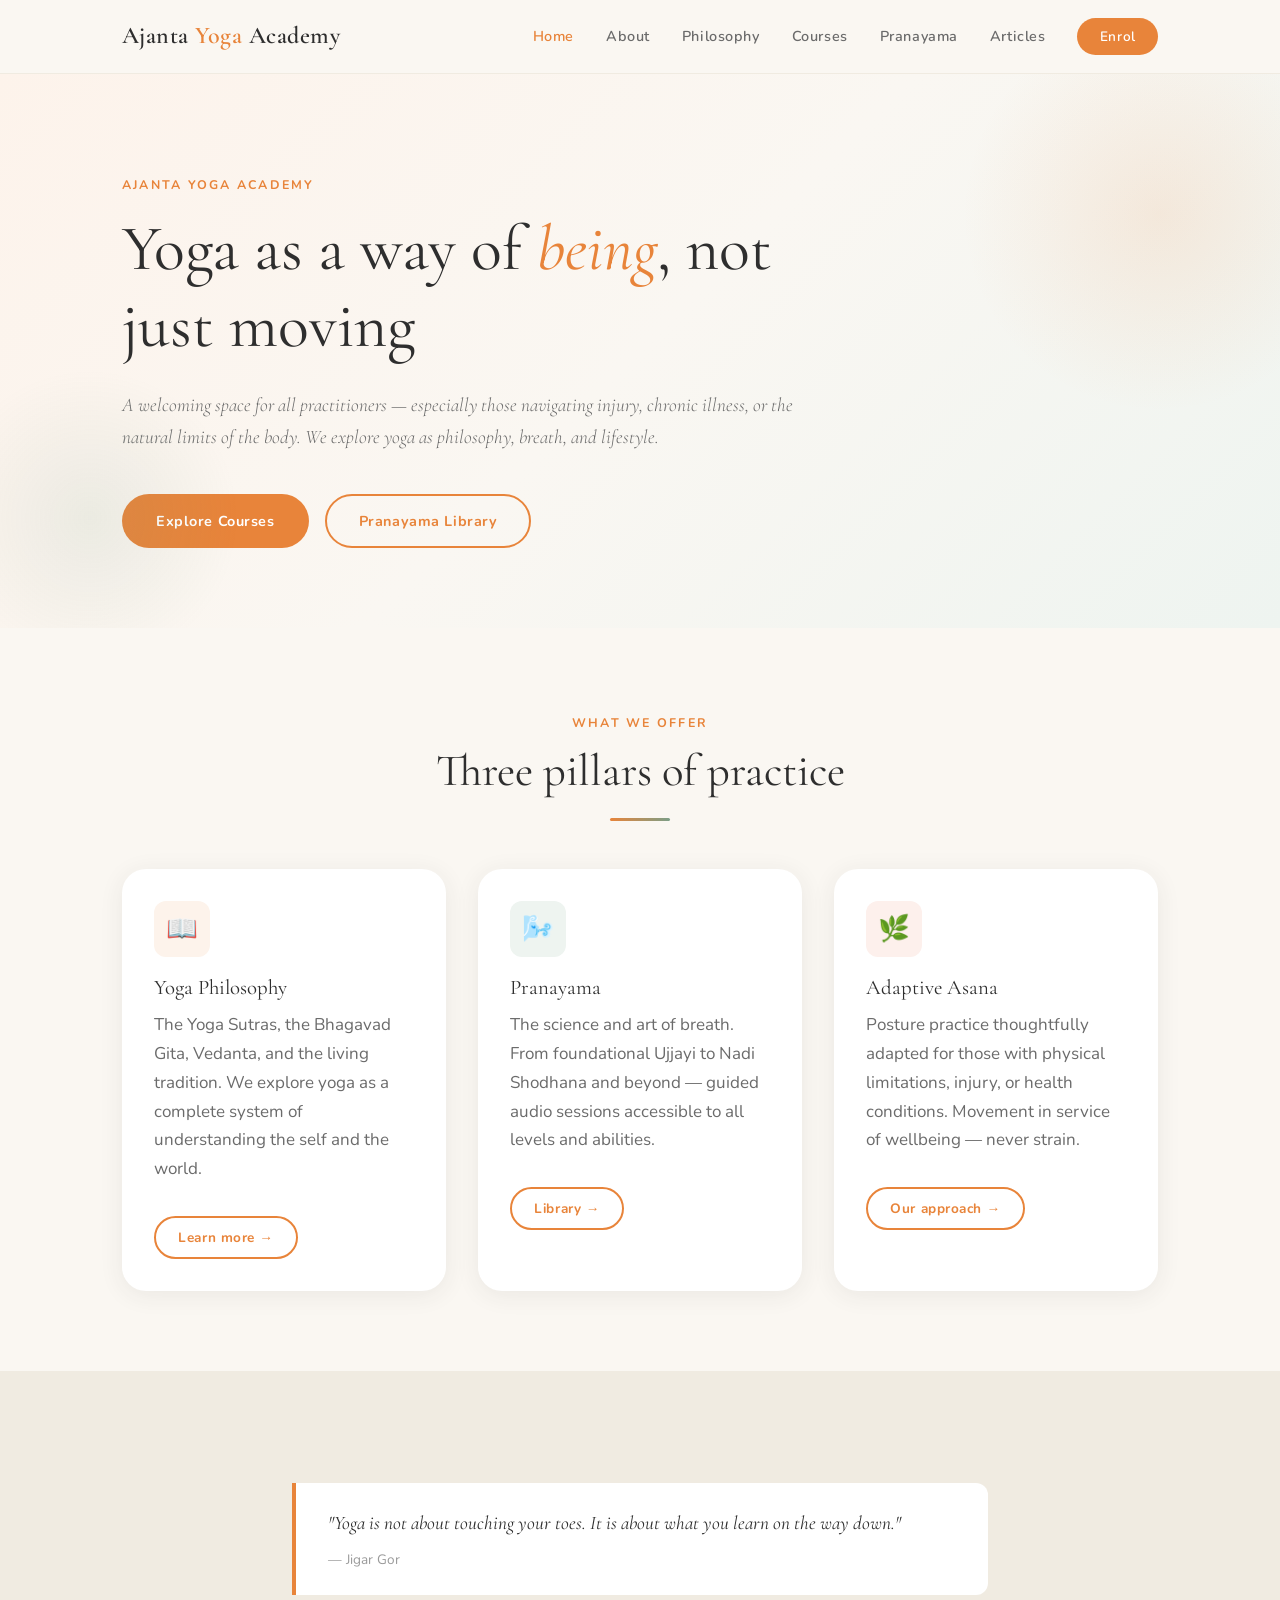
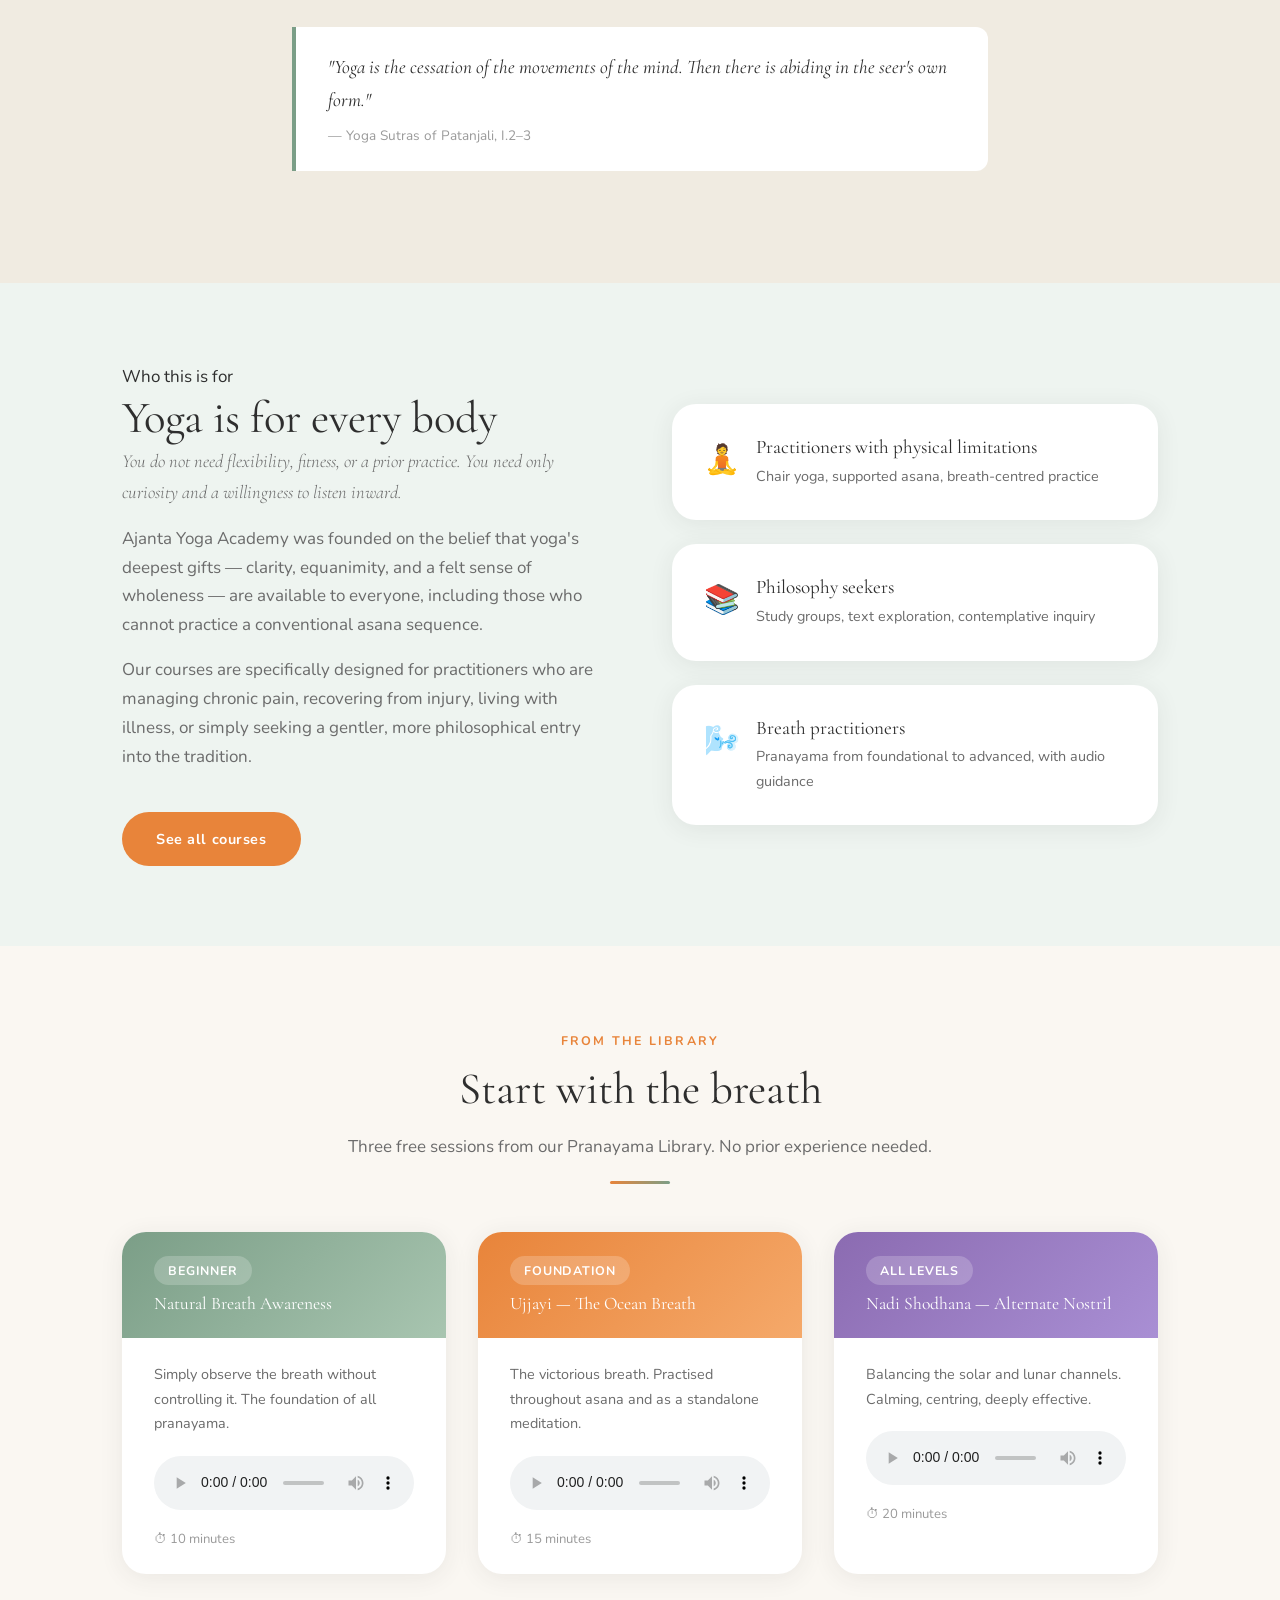
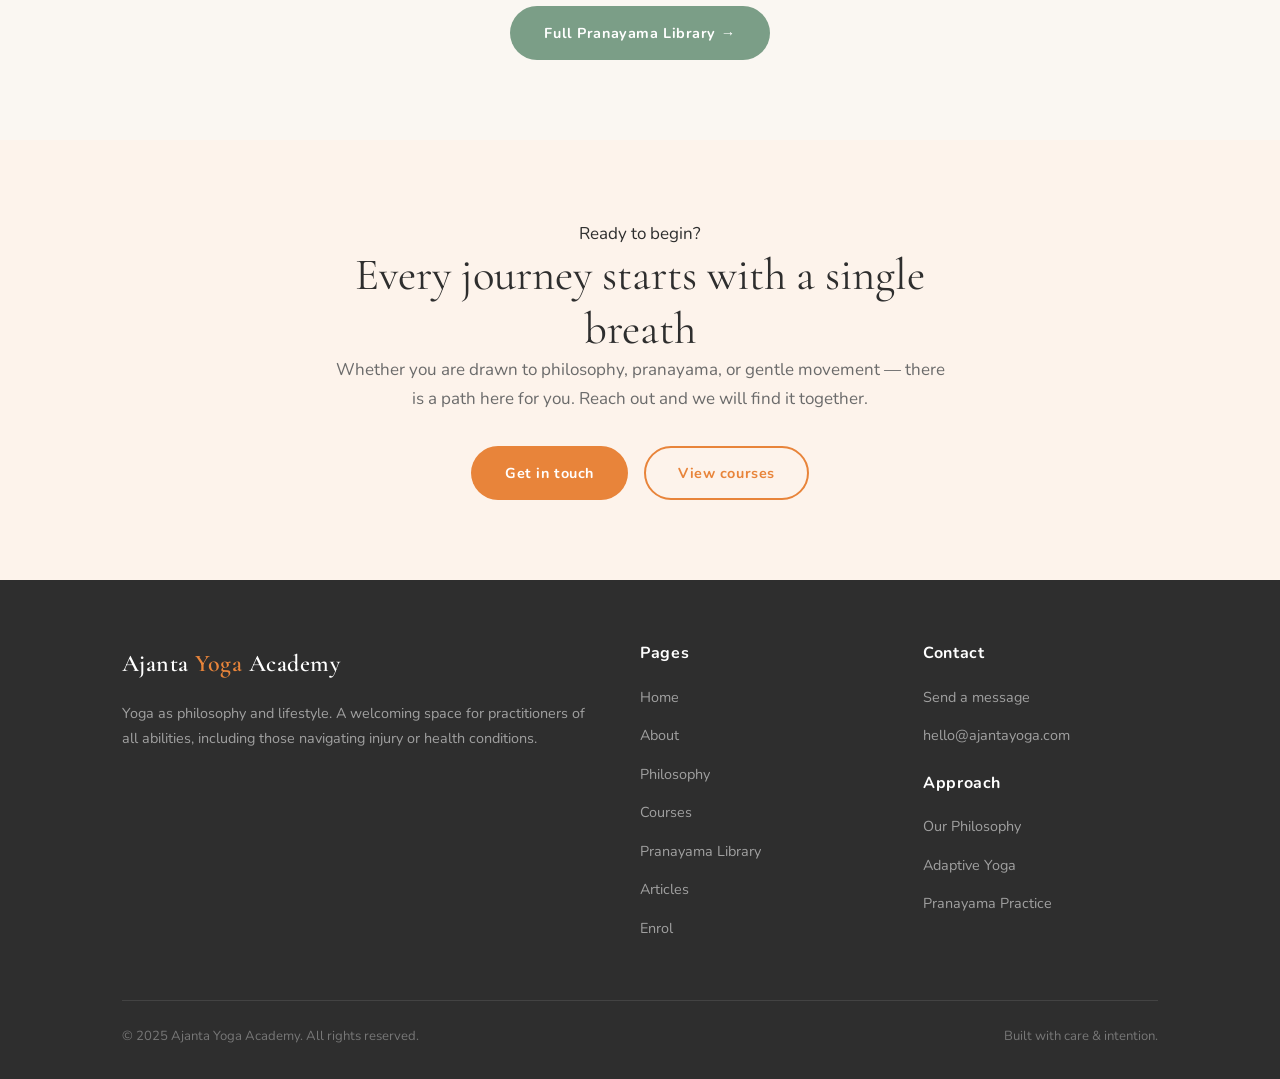
==== index.html @ cb938f86 "Add files via upload" ====
<!DOCTYPE html>
<html lang="en">
<head>
  <meta charset="UTF-8">
  <meta name="viewport" content="width=device-width, initial-scale=1.0">
  <title>Ajanta Yoga Academy — Yoga as Philosophy & Lifestyle</title>
  <meta name="description" content="Ajanta Yoga Academy offers yoga as philosophy and lifestyle, with pranayama, asana, and adaptive courses for practitioners with physical limitations.">
  <link rel="stylesheet" href="style.css">
  <link rel="icon" href="data:image/svg+xml,<svg xmlns='http://www.w3.org/2000/svg' viewBox='0 0 100 100'><text y='.9em' font-size='90'>🪷</text></svg>">
</head>
<body>

<div id="nav-placeholder"></div>

<!-- HERO -->
<section class="hero">
  <div class="container">
    <div class="hero-content">
      <div class="eyebrow fade-up">Ajanta Yoga Academy</div>
      <h1 class="fade-up-2">Yoga as a way of <em>being</em>, not just moving</h1>
      <p class="lead fade-up-3">
        A welcoming space for all practitioners — especially those navigating injury, chronic illness, or the natural limits of the body. We explore yoga as philosophy, breath, and lifestyle.
      </p>
      <div class="hero-actions fade-up-4">
        <a href="courses.html" class="btn btn-primary">Explore Courses</a>
        <a href="pranayama.html" class="btn btn-outline">Pranayama Library</a>
      </div>
    </div>
  </div>
</section>

<!-- PILLARS -->
<section class="section">
  <div class="container">
    <div class="section-header">
      <span class="eyebrow">What we offer</span>
      <h2>Three pillars of practice</h2>
      <div class="divider"></div>
    </div>
    <div class="grid-3">
      <div class="card">
        <div class="card-body">
          <div class="card-icon">📖</div>
          <h3>Yoga Philosophy</h3>
          <p>The Yoga Sutras, the Bhagavad Gita, Vedanta, and the living tradition. We explore yoga as a complete system of understanding the self and the world.</p>
          <a href="philosophy.html" class="btn btn-outline" style="margin-top:1rem;padding:0.5rem 1.4rem;font-size:0.85rem">Learn more →</a>
        </div>
      </div>
      <div class="card">
        <div class="card-body">
          <div class="card-icon sage">🌬️</div>
          <h3>Pranayama</h3>
          <p>The science and art of breath. From foundational Ujjayi to Nadi Shodhana and beyond — guided audio sessions accessible to all levels and abilities.</p>
          <a href="pranayama.html" class="btn btn-outline" style="margin-top:1rem;padding:0.5rem 1.4rem;font-size:0.85rem">Library →</a>
        </div>
      </div>
      <div class="card">
        <div class="card-body">
          <div class="card-icon" style="background:#fdf0ec">🌿</div>
          <h3>Adaptive Asana</h3>
          <p>Posture practice thoughtfully adapted for those with physical limitations, injury, or health conditions. Movement in service of wellbeing — never strain.</p>
          <a href="courses.html#adaptive" class="btn btn-outline" style="margin-top:1rem;padding:0.5rem 1.4rem;font-size:0.85rem">Our approach →</a>
        </div>
      </div>
    </div>
  </div>
</section>

<!-- QUOTE -->
<section class="section section--alt">
  <div class="container" style="max-width:760px">
    <div class="quote-block">
      <p>"Yoga is not about touching your toes. It is about what you learn on the way down."</p>
      <cite>— Jigar Gor</cite>
    </div>
    <div class="quote-block" style="margin-top:1.5rem; border-left-color: var(--sage)">
      <p>"Yoga is the cessation of the movements of the mind. Then there is abiding in the seer's own form."</p>
      <cite>— Yoga Sutras of Patanjali, I.2–3</cite>
    </div>
  </div>
</section>

<!-- WHO WE SERVE -->
<section class="section section--sage">
  <div class="container">
    <div class="grid-2" style="align-items:center; gap:4rem">
      <div>
        <span class="eyebrow">Who this is for</span>
        <h2>Yoga is for every body</h2>
        <p class="lead">You do not need flexibility, fitness, or a prior practice. You need only curiosity and a willingness to listen inward.</p>
        <p>Ajanta Yoga Academy was founded on the belief that yoga's deepest gifts — clarity, equanimity, and a felt sense of wholeness — are available to everyone, including those who cannot practice a conventional asana sequence.</p>
        <p>Our courses are specifically designed for practitioners who are managing chronic pain, recovering from injury, living with illness, or simply seeking a gentler, more philosophical entry into the tradition.</p>
        <a href="courses.html" class="btn btn-primary" style="margin-top:1.5rem">See all courses</a>
      </div>
      <div>
        <div class="card" style="margin-bottom:1.5rem">
          <div class="card-body" style="display:flex; gap:1rem; align-items:flex-start">
            <div style="font-size:1.8rem; flex-shrink:0">🧘</div>
            <div><h4 style="margin-bottom:0.3rem">Practitioners with physical limitations</h4><p style="margin:0;font-size:0.9rem">Chair yoga, supported asana, breath-centred practice</p></div>
          </div>
        </div>
        <div class="card" style="margin-bottom:1.5rem">
          <div class="card-body" style="display:flex; gap:1rem; align-items:flex-start">
            <div style="font-size:1.8rem; flex-shrink:0">📚</div>
            <div><h4 style="margin-bottom:0.3rem">Philosophy seekers</h4><p style="margin:0;font-size:0.9rem">Study groups, text exploration, contemplative inquiry</p></div>
          </div>
        </div>
        <div class="card">
          <div class="card-body" style="display:flex; gap:1rem; align-items:flex-start">
            <div style="font-size:1.8rem; flex-shrink:0">🌬️</div>
            <div><h4 style="margin-bottom:0.3rem">Breath practitioners</h4><p style="margin:0;font-size:0.9rem">Pranayama from foundational to advanced, with audio guidance</p></div>
          </div>
        </div>
      </div>
    </div>
  </div>
</section>

<!-- FEATURED PRANAYAMA -->
<section class="section">
  <div class="container">
    <div class="section-header">
      <span class="eyebrow">From the Library</span>
      <h2>Start with the breath</h2>
      <p>Three free sessions from our Pranayama Library. No prior experience needed.</p>
      <div class="divider"></div>
    </div>
    <div class="grid-3">
      <div class="media-card">
        <div class="media-header">
          <span class="tag">Beginner</span>
          <h3 style="margin-top:0.5rem">Natural Breath Awareness</h3>
        </div>
        <div class="media-body">
          <p style="font-size:0.9rem;margin-bottom:0.75rem">Simply observe the breath without controlling it. The foundation of all pranayama.</p>
          <!-- Replace src with your actual audio file or SoundCloud embed -->
          <audio controls>
            <source src="audio/natural-breath.mp3" type="audio/mpeg">
            <p>Your browser doesn't support audio. <a href="audio/natural-breath.mp3">Download</a></p>
          </audio>
          <p class="duration">⏱ 10 minutes</p>
        </div>
      </div>
      <div class="media-card">
        <div class="media-header" style="background: linear-gradient(135deg, var(--saffron) 0%, var(--saffron-light) 100%)">
          <span class="tag">Foundation</span>
          <h3 style="margin-top:0.5rem">Ujjayi — The Ocean Breath</h3>
        </div>
        <div class="media-body">
          <p style="font-size:0.9rem;margin-bottom:0.75rem">The victorious breath. Practised throughout asana and as a standalone meditation.</p>
          <audio controls>
            <source src="audio/ujjayi.mp3" type="audio/mpeg">
            <p>Your browser doesn't support audio. <a href="audio/ujjayi.mp3">Download</a></p>
          </audio>
          <p class="duration">⏱ 15 minutes</p>
        </div>
      </div>
      <div class="media-card">
        <div class="media-header" style="background: linear-gradient(135deg, #8b6bb1 0%, #a98fd4 100%)">
          <span class="tag">All levels</span>
          <h3 style="margin-top:0.5rem">Nadi Shodhana — Alternate Nostril</h3>
        </div>
        <div class="media-body">
          <p style="font-size:0.9rem;margin-bottom:0.75rem">Balancing the solar and lunar channels. Calming, centring, deeply effective.</p>
          <audio controls>
            <source src="audio/nadi-shodhana.mp3" type="audio/mpeg">
            <p>Your browser doesn't support audio. <a href="audio/nadi-shodhana.mp3">Download</a></p>
          </audio>
          <p class="duration">⏱ 20 minutes</p>
        </div>
      </div>
    </div>
    <div class="text-center mt-2">
      <a href="pranayama.html" class="btn btn-sage">Full Pranayama Library →</a>
    </div>
  </div>
</section>

<!-- CTA -->
<section class="section section--saffron">
  <div class="container text-center" style="max-width:680px">
    <span class="eyebrow">Ready to begin?</span>
    <h2>Every journey starts with a single breath</h2>
    <p>Whether you are drawn to philosophy, pranayama, or gentle movement — there is a path here for you. Reach out and we will find it together.</p>
    <div class="hero-actions" style="justify-content:center; margin-top:2rem">
      <a href="contact.html" class="btn btn-primary">Get in touch</a>
      <a href="courses.html" class="btn btn-outline">View courses</a>
    </div>
  </div>
</section>

<div id="footer-placeholder"></div>
<script src="nav.js"></script>
</body>
</html>
---- style.css ----
/* ================================================
   AJANTA YOGA ACADEMY — Global Stylesheet
   Palette: Warm dawn light — saffron, ivory, sage, terracotta
   Fonts: Cormorant Garamond (display) + Nunito (body)
   ================================================ */

@import url('https://fonts.googleapis.com/css2?family=Cormorant+Garamond:ital,wght@0,300;0,400;0,600;1,300;1,400&family=Nunito:wght@300;400;600;700&display=swap');

/* ---------- CSS Variables ---------- */
:root {
  --saffron:       #E8843A;
  --saffron-light: #F5A96A;
  --saffron-pale:  #FDF3EB;
  --ivory:         #FAF7F2;
  --ivory-dark:    #F0EBE1;
  --sage:          #7B9E87;
  --sage-light:    #A8C5B0;
  --sage-pale:     #EEF4F0;
  --terracotta:    #C06040;
  --terracotta-dk: #9A4A2E;
  --charcoal:      #2E2E2E;
  --mid:           #6B6B6B;
  --light-text:    #9A9A9A;
  --white:         #FFFFFF;

  --font-display: 'Cormorant Garamond', Georgia, serif;
  --font-body:    'Nunito', sans-serif;

  --radius:   12px;
  --radius-lg: 24px;
  --shadow:   0 4px 24px rgba(46,46,46,0.08);
  --shadow-lg: 0 12px 48px rgba(46,46,46,0.12);
  --transition: 0.3s ease;
  --max-width: 1100px;
}

/* ---------- Reset ---------- */
*, *::before, *::after { box-sizing: border-box; margin: 0; padding: 0; }
html { scroll-behavior: smooth; }
body {
  font-family: var(--font-body);
  font-weight: 400;
  color: var(--charcoal);
  background: var(--ivory);
  line-height: 1.7;
  font-size: 17px;
}
img { max-width: 100%; display: block; }
a { color: var(--saffron); text-decoration: none; transition: color var(--transition); }
a:hover { color: var(--terracotta); }

/* ---------- Typography ---------- */
h1, h2, h3, h4 {
  font-family: var(--font-display);
  font-weight: 400;
  line-height: 1.2;
  color: var(--charcoal);
}
h1 { font-size: clamp(2.4rem, 5vw, 4rem); }
h2 { font-size: clamp(1.8rem, 3.5vw, 2.8rem); }
h3 { font-size: clamp(1.3rem, 2.5vw, 1.9rem); }
h4 { font-size: 1.2rem; }
p { margin-bottom: 1rem; color: var(--mid); }
p:last-child { margin-bottom: 0; }
.italic { font-style: italic; }
.lead {
  font-size: 1.15rem;
  font-family: var(--font-display);
  font-style: italic;
  color: var(--mid);
  font-weight: 300;
}

/* ---------- Layout Helpers ---------- */
.container {
  max-width: var(--max-width);
  margin: 0 auto;
  padding: 0 2rem;
}
.section { padding: 5rem 0; }
.section--alt { background: var(--ivory-dark); }
.section--sage { background: var(--sage-pale); }
.section--saffron { background: var(--saffron-pale); }
.grid-2 { display: grid; grid-template-columns: 1fr 1fr; gap: 2.5rem; }
.grid-3 { display: grid; grid-template-columns: repeat(3, 1fr); gap: 2rem; }
.flex-center { display: flex; align-items: center; justify-content: center; }
.text-center { text-align: center; }
.mb-1 { margin-bottom: 1rem; }
.mb-2 { margin-bottom: 2rem; }
.mb-3 { margin-bottom: 3rem; }
.mt-2 { margin-top: 2rem; }

/* ---------- Section Header ---------- */
.section-header { text-align: center; margin-bottom: 3rem; }
.section-header .eyebrow {
  display: inline-block;
  font-family: var(--font-body);
  font-size: 0.78rem;
  font-weight: 700;
  letter-spacing: 0.18em;
  text-transform: uppercase;
  color: var(--saffron);
  margin-bottom: 0.75rem;
}
.section-header h2 { margin-bottom: 1rem; }
.section-header p { max-width: 600px; margin: 0 auto; }
.divider {
  width: 60px; height: 3px;
  background: linear-gradient(90deg, var(--saffron), var(--sage));
  border-radius: 2px;
  margin: 1.2rem auto 0;
}

/* ---------- Navigation ---------- */
.navbar {
  position: sticky; top: 0; z-index: 100;
  background: rgba(250,247,242,0.95);
  backdrop-filter: blur(10px);
  border-bottom: 1px solid var(--ivory-dark);
  padding: 1rem 0;
}
.navbar .container {
  display: flex;
  align-items: center;
  justify-content: space-between;
}
.logo {
  font-family: var(--font-display);
  font-size: 1.5rem;
  font-weight: 600;
  color: var(--charcoal);
  letter-spacing: 0.02em;
}
.logo span { color: var(--saffron); }
.nav-links {
  display: flex;
  list-style: none;
  gap: 2rem;
  align-items: center;
}
.nav-links a {
  font-size: 0.9rem;
  font-weight: 600;
  letter-spacing: 0.04em;
  color: var(--mid);
}
.nav-links a:hover, .nav-links a.active { color: var(--saffron); }
.nav-cta {
  background: var(--saffron);
  color: var(--white) !important;
  padding: 0.55rem 1.4rem;
  border-radius: 50px;
  font-size: 0.85rem !important;
}
.nav-cta:hover { background: var(--terracotta); color: var(--white) !important; }

/* Mobile nav toggle */
.nav-toggle { display: none; background: none; border: none; cursor: pointer; padding: 4px; }
.nav-toggle span { display: block; width: 24px; height: 2px; background: var(--charcoal); margin: 5px 0; border-radius: 2px; transition: var(--transition); }

/* ---------- Buttons ---------- */
.btn {
  display: inline-block;
  padding: 0.8rem 2rem;
  border-radius: 50px;
  font-family: var(--font-body);
  font-weight: 700;
  font-size: 0.9rem;
  letter-spacing: 0.04em;
  cursor: pointer;
  transition: all var(--transition);
  border: 2px solid transparent;
}
.btn-primary {
  background: var(--saffron);
  color: var(--white);
}
.btn-primary:hover { background: var(--terracotta); color: var(--white); transform: translateY(-2px); box-shadow: 0 8px 24px rgba(232,132,58,0.3); }
.btn-outline {
  background: transparent;
  color: var(--saffron);
  border-color: var(--saffron);
}
.btn-outline:hover { background: var(--saffron); color: var(--white); transform: translateY(-2px); }
.btn-sage {
  background: var(--sage);
  color: var(--white);
}
.btn-sage:hover { background: #5f8a6f; color: var(--white); transform: translateY(-2px); }

/* ---------- Cards ---------- */
.card {
  background: var(--white);
  border-radius: var(--radius-lg);
  box-shadow: var(--shadow);
  overflow: hidden;
  transition: transform var(--transition), box-shadow var(--transition);
}
.card:hover { transform: translateY(-4px); box-shadow: var(--shadow-lg); }
.card-body { padding: 2rem; }
.card-icon {
  width: 56px; height: 56px;
  border-radius: var(--radius);
  background: var(--saffron-pale);
  display: flex; align-items: center; justify-content: center;
  font-size: 1.6rem;
  margin-bottom: 1.2rem;
}
.card-icon.sage { background: var(--sage-pale); }
.card h3 { margin-bottom: 0.6rem; font-size: 1.3rem; }

/* ---------- Hero ---------- */
.hero {
  background: linear-gradient(135deg, var(--saffron-pale) 0%, var(--ivory) 50%, var(--sage-pale) 100%);
  padding: 6rem 0 5rem;
  position: relative;
  overflow: hidden;
}
.hero::before {
  content: '';
  position: absolute;
  top: -60px; right: -80px;
  width: 400px; height: 400px;
  background: radial-gradient(circle, rgba(232,132,58,0.12) 0%, transparent 70%);
  border-radius: 50%;
  pointer-events: none;
}
.hero::after {
  content: '';
  position: absolute;
  bottom: -40px; left: -60px;
  width: 300px; height: 300px;
  background: radial-gradient(circle, rgba(123,158,135,0.12) 0%, transparent 70%);
  border-radius: 50%;
  pointer-events: none;
}
.hero-content { max-width: 680px; }
.hero .eyebrow {
  display: inline-block;
  font-size: 0.78rem;
  font-weight: 700;
  letter-spacing: 0.18em;
  text-transform: uppercase;
  color: var(--saffron);
  margin-bottom: 1rem;
}
.hero h1 { margin-bottom: 1.5rem; }
.hero h1 em { font-style: italic; color: var(--saffron); }
.hero .lead { margin-bottom: 2.5rem; font-size: 1.2rem; }
.hero-actions { display: flex; gap: 1rem; flex-wrap: wrap; }

/* ---------- Quote Block ---------- */
.quote-block {
  border-left: 4px solid var(--saffron);
  padding: 1.5rem 2rem;
  background: var(--white);
  border-radius: 0 var(--radius) var(--radius) 0;
  margin: 2rem 0;
}
.quote-block p {
  font-family: var(--font-display);
  font-style: italic;
  font-size: 1.2rem;
  color: var(--charcoal);
  margin: 0;
}
.quote-block cite {
  display: block;
  font-size: 0.85rem;
  color: var(--light-text);
  margin-top: 0.5rem;
  font-style: normal;
}

/* ---------- Tag Pill ---------- */
.tag {
  display: inline-block;
  background: var(--saffron-pale);
  color: var(--saffron);
  padding: 0.25rem 0.9rem;
  border-radius: 50px;
  font-size: 0.78rem;
  font-weight: 700;
  letter-spacing: 0.06em;
  text-transform: uppercase;
}
.tag.sage { background: var(--sage-pale); color: var(--sage); }
.tag.terra { background: #fdf0ec; color: var(--terracotta); }

/* ---------- Audio/Video Embed ---------- */
.media-card {
  background: var(--white);
  border-radius: var(--radius-lg);
  box-shadow: var(--shadow);
  overflow: hidden;
  transition: transform var(--transition);
}
.media-card:hover { transform: translateY(-3px); }
.media-card .media-header {
  background: linear-gradient(135deg, var(--sage) 0%, var(--sage-light) 100%);
  padding: 1.5rem 2rem;
  color: var(--white);
}
.media-card .media-header h3 { color: var(--white); font-size: 1.1rem; }
.media-card .media-header .tag { background: rgba(255,255,255,0.2); color: var(--white); }
.media-body { padding: 1.5rem 2rem; }
.media-body audio { width: 100%; margin-top: 0.5rem; accent-color: var(--saffron); }
.media-body iframe { width: 100%; border: none; border-radius: var(--radius); }
.duration { font-size: 0.82rem; color: var(--light-text); margin-top: 0.5rem; }

/* ---------- Form ---------- */
.form-group { margin-bottom: 1.5rem; }
.form-group label {
  display: block;
  font-weight: 600;
  font-size: 0.9rem;
  margin-bottom: 0.4rem;
  color: var(--charcoal);
}
.form-group input,
.form-group select,
.form-group textarea {
  width: 100%;
  padding: 0.85rem 1.2rem;
  border: 2px solid var(--ivory-dark);
  border-radius: var(--radius);
  font-family: var(--font-body);
  font-size: 1rem;
  color: var(--charcoal);
  background: var(--white);
  transition: border-color var(--transition);
  outline: none;
}
.form-group input:focus,
.form-group select:focus,
.form-group textarea:focus { border-color: var(--saffron); }
.form-group textarea { min-height: 130px; resize: vertical; }

/* ---------- Footer ---------- */
.footer {
  background: var(--charcoal);
  color: rgba(255,255,255,0.7);
  padding: 4rem 0 2rem;
}
.footer-grid { display: grid; grid-template-columns: 2fr 1fr 1fr; gap: 3rem; margin-bottom: 3rem; }
.footer .logo { color: var(--white); margin-bottom: 1rem; }
.footer p { color: rgba(255,255,255,0.55); font-size: 0.9rem; }
.footer h4 { color: var(--white); font-size: 1rem; margin-bottom: 1.2rem; font-family: var(--font-body); font-weight: 700; letter-spacing: 0.04em; }
.footer ul { list-style: none; }
.footer ul li { margin-bottom: 0.6rem; }
.footer ul a { color: rgba(255,255,255,0.55); font-size: 0.9rem; }
.footer ul a:hover { color: var(--saffron-light); }
.footer-bottom {
  border-top: 1px solid rgba(255,255,255,0.1);
  padding-top: 1.5rem;
  display: flex;
  justify-content: space-between;
  align-items: center;
  font-size: 0.82rem;
  color: rgba(255,255,255,0.35);
}

/* ---------- Page Hero (inner pages) ---------- */
.page-hero {
  background: linear-gradient(135deg, var(--saffron-pale), var(--ivory));
  padding: 4rem 0 3rem;
  text-align: center;
  border-bottom: 1px solid var(--ivory-dark);
}
.page-hero .eyebrow {
  display: inline-block;
  font-size: 0.78rem;
  font-weight: 700;
  letter-spacing: 0.18em;
  text-transform: uppercase;
  color: var(--saffron);
  margin-bottom: 0.75rem;
}
.page-hero h1 { margin-bottom: 1rem; }
.page-hero .lead { max-width: 600px; margin: 0 auto; }

/* ---------- Accessibility ---------- */
:focus-visible { outline: 3px solid var(--saffron); outline-offset: 3px; }

/* ---------- Responsive ---------- */
@media (max-width: 768px) {
  .grid-2, .grid-3 { grid-template-columns: 1fr; }
  .footer-grid { grid-template-columns: 1fr; gap: 2rem; }
  .nav-links { display: none; flex-direction: column; position: absolute; top: 100%; left: 0; right: 0; background: var(--ivory); padding: 1.5rem 2rem; border-bottom: 1px solid var(--ivory-dark); gap: 1rem; }
  .nav-links.open { display: flex; }
  .nav-toggle { display: block; }
  .navbar .container { position: relative; }
  .hero { padding: 4rem 0 3rem; }
  .hero-actions { flex-direction: column; }
  .section { padding: 3.5rem 0; }
  .footer-bottom { flex-direction: column; gap: 0.5rem; text-align: center; }
}

/* ---------- Animations ---------- */
@keyframes fadeUp {
  from { opacity: 0; transform: translateY(24px); }
  to   { opacity: 1; transform: translateY(0); }
}
.fade-up { animation: fadeUp 0.7s ease forwards; }
.fade-up-2 { animation: fadeUp 0.7s ease 0.15s both; }
.fade-up-3 { animation: fadeUp 0.7s ease 0.3s both; }
.fade-up-4 { animation: fadeUp 0.7s ease 0.45s both; }
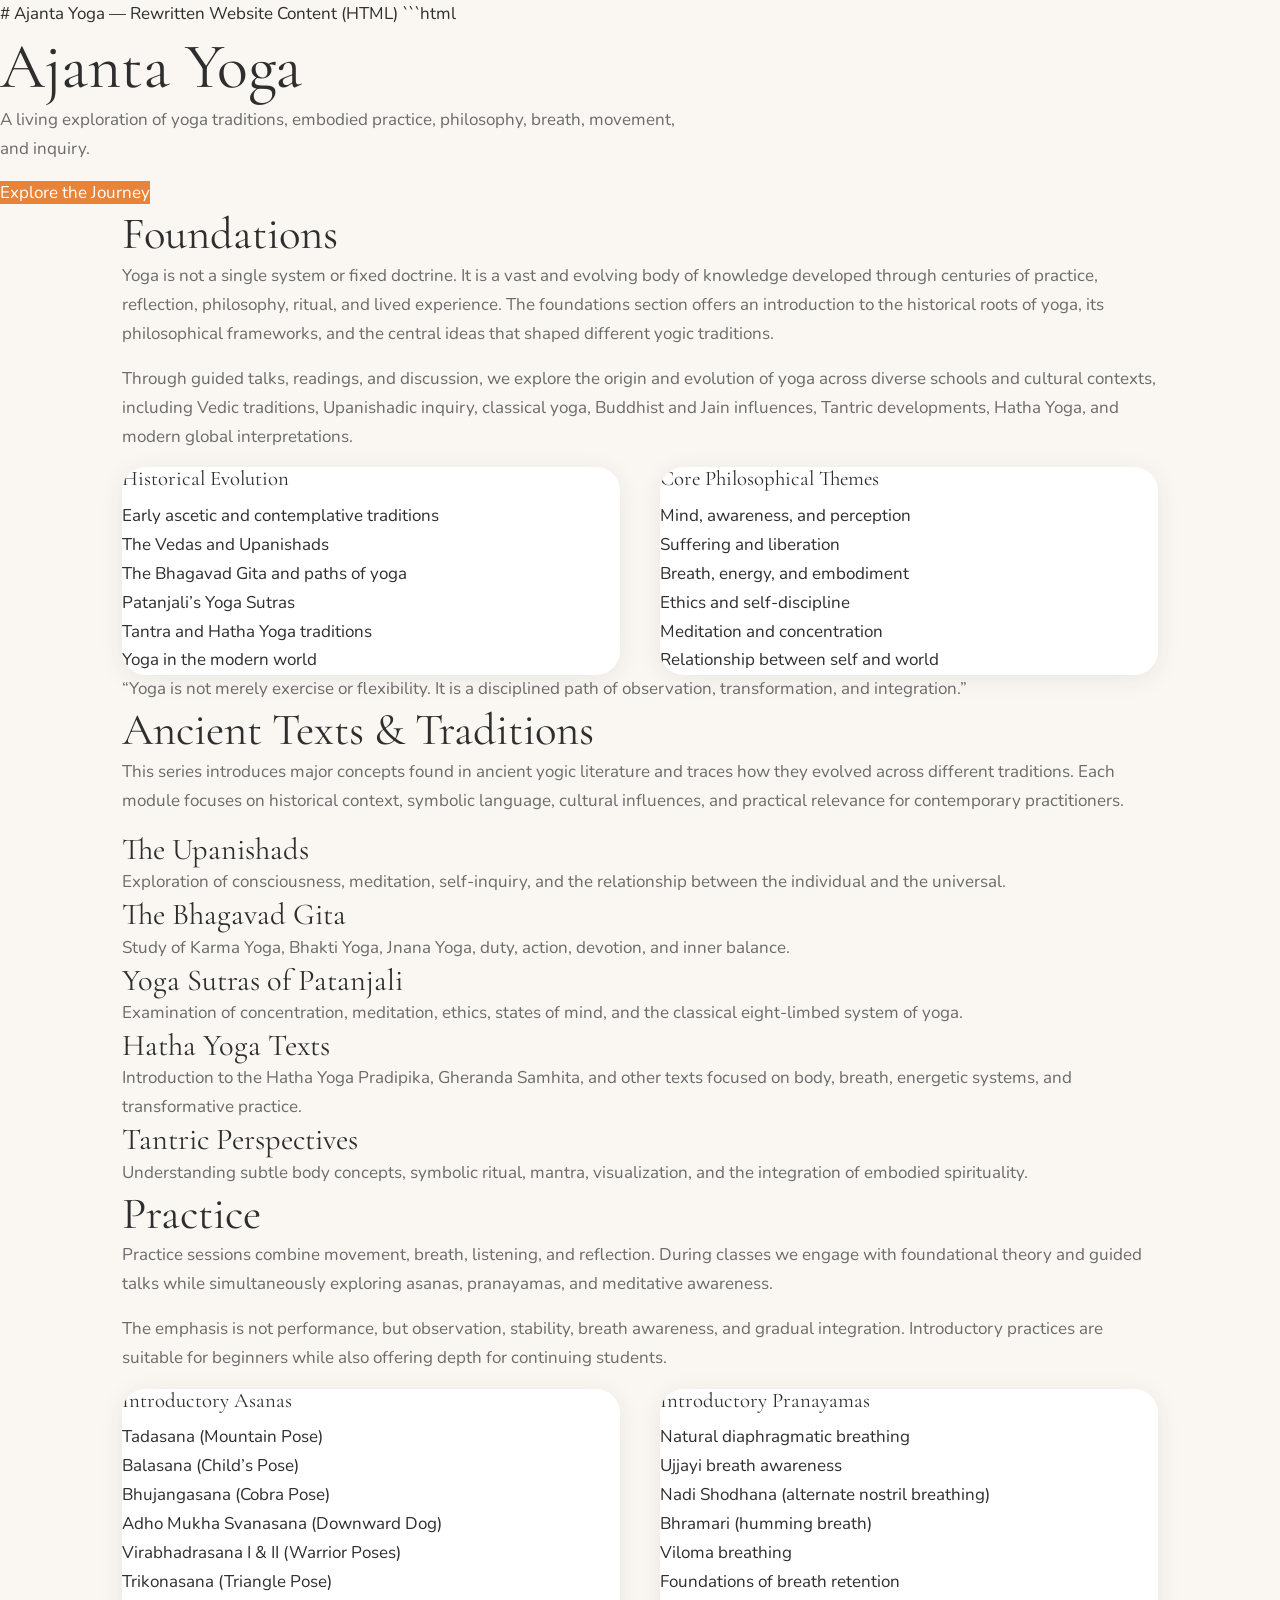
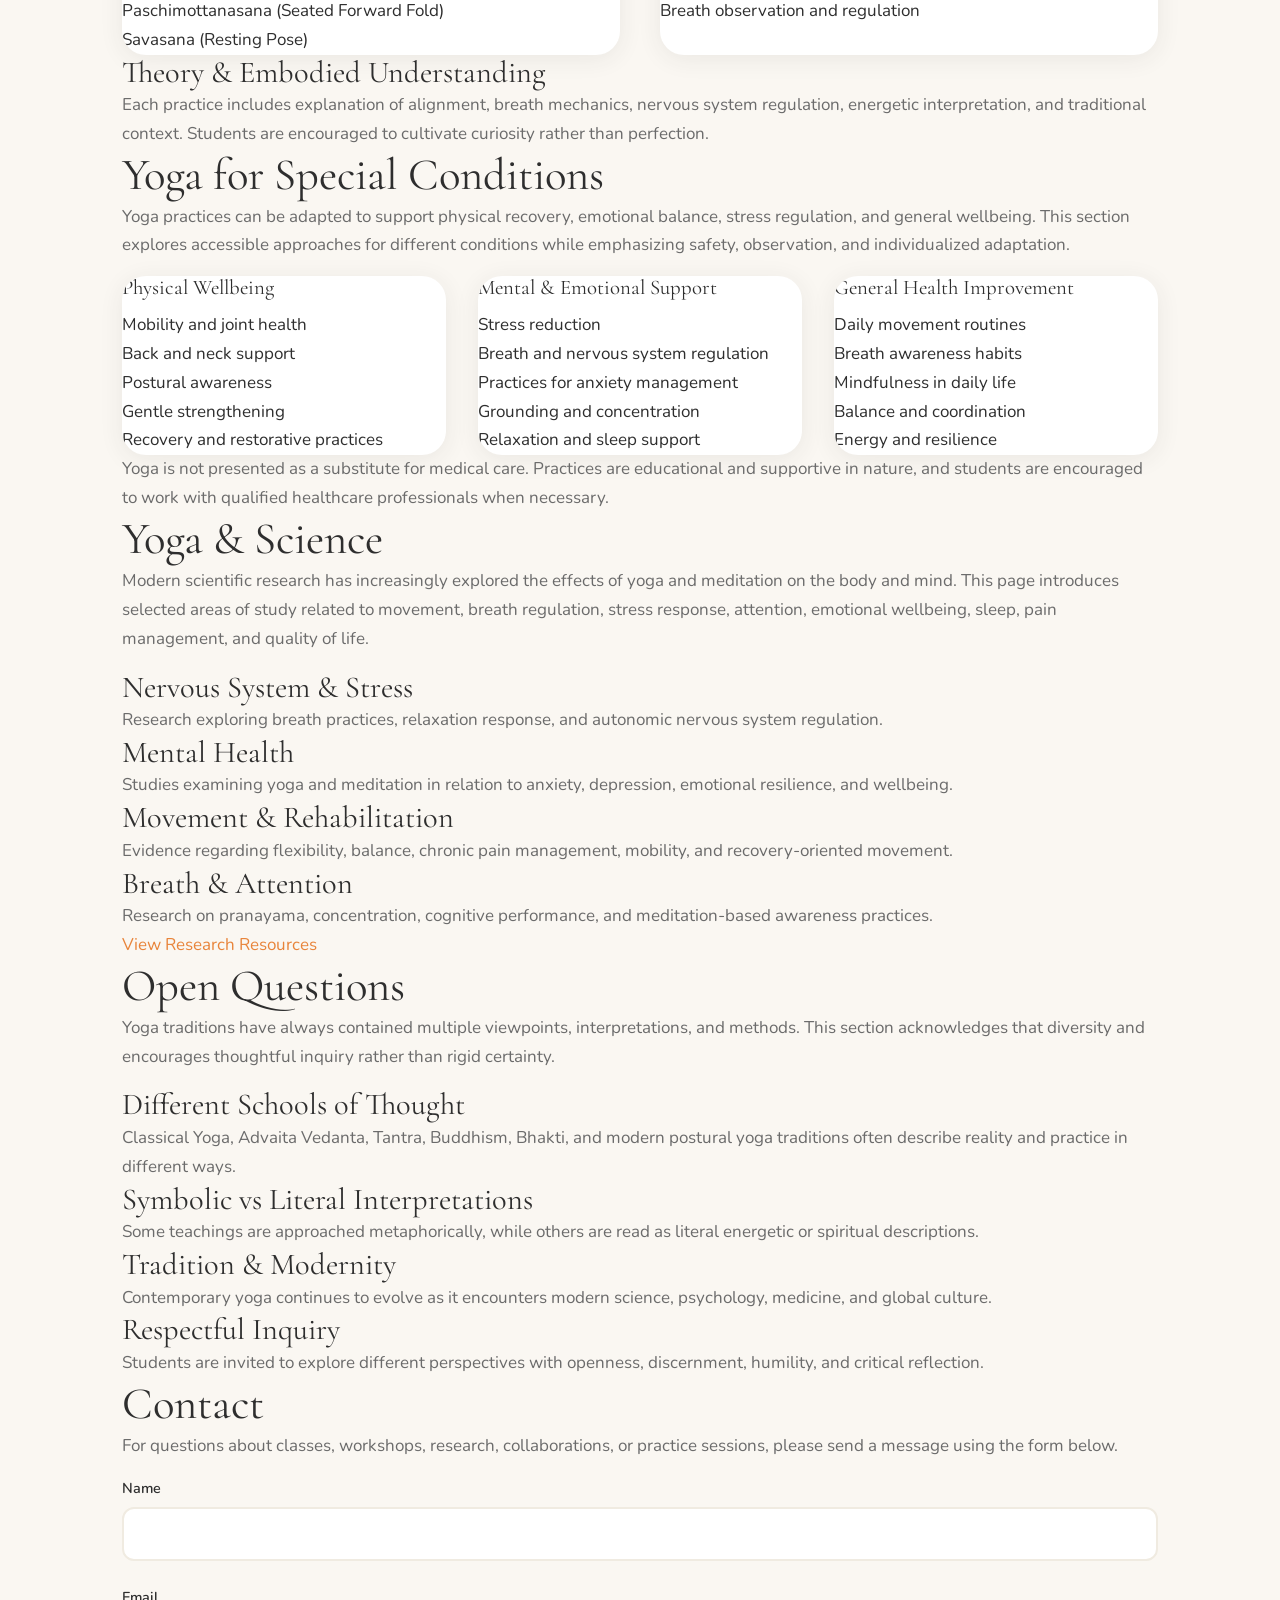
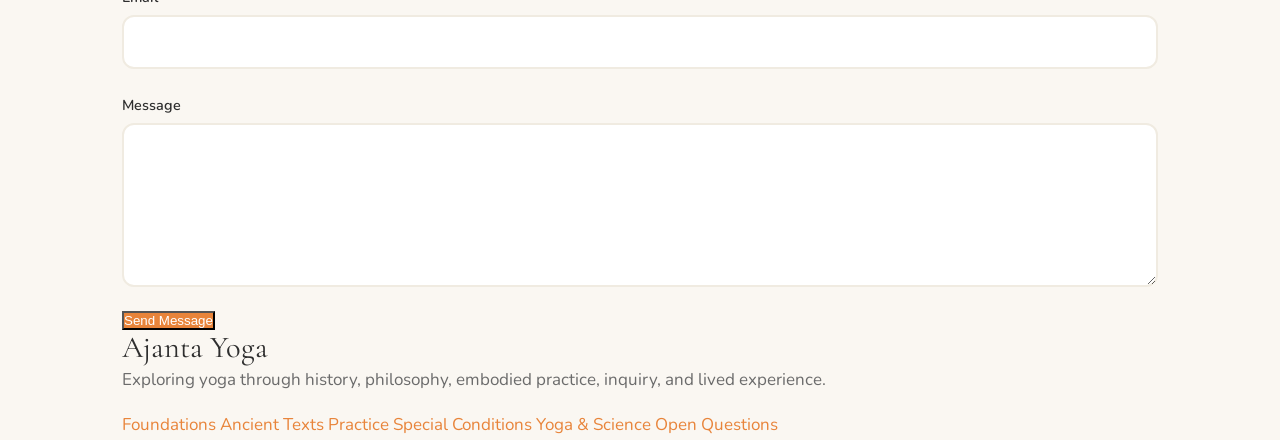
==== commit a5d42db5: "Create index.html" ====
--- a/index.html
+++ b/index.html
@@ -1,195 +1,427 @@
+# Ajanta Yoga — Rewritten Website Content (HTML)
+
+```html
 <!DOCTYPE html>
 <html lang="en">
 <head>
-  <meta charset="UTF-8">
-  <meta name="viewport" content="width=device-width, initial-scale=1.0">
-  <title>Ajanta Yoga Academy — Yoga as Philosophy & Lifestyle</title>
-  <meta name="description" content="Ajanta Yoga Academy offers yoga as philosophy and lifestyle, with pranayama, asana, and adaptive courses for practitioners with physical limitations.">
-  <link rel="stylesheet" href="style.css">
-  <link rel="icon" href="data:image/svg+xml,<svg xmlns='http://www.w3.org/2000/svg' viewBox='0 0 100 100'><text y='.9em' font-size='90'>🪷</text></svg>">
+  <meta charset="UTF-8" />
+  <meta name="viewport" content="width=device-width, initial-scale=1.0" />
+  <title>Ajanta Yoga</title>
+  <link rel="stylesheet" href="style.css" />
 </head>
 <body>
 
-<div id="nav-placeholder"></div>
-
-<!-- HERO -->
-<section class="hero">
-  <div class="container">
-    <div class="hero-content">
-      <div class="eyebrow fade-up">Ajanta Yoga Academy</div>
-      <h1 class="fade-up-2">Yoga as a way of <em>being</em>, not just moving</h1>
-      <p class="lead fade-up-3">
-        A welcoming space for all practitioners — especially those navigating injury, chronic illness, or the natural limits of the body. We explore yoga as philosophy, breath, and lifestyle.
-      </p>
-      <div class="hero-actions fade-up-4">
-        <a href="courses.html" class="btn btn-primary">Explore Courses</a>
-        <a href="pranayama.html" class="btn btn-outline">Pranayama Library</a>
-      </div>
-    </div>
-  </div>
-</section>
-
-<!-- PILLARS -->
-<section class="section">
-  <div class="container">
-    <div class="section-header">
-      <span class="eyebrow">What we offer</span>
-      <h2>Three pillars of practice</h2>
-      <div class="divider"></div>
-    </div>
-    <div class="grid-3">
-      <div class="card">
-        <div class="card-body">
-          <div class="card-icon">📖</div>
-          <h3>Yoga Philosophy</h3>
-          <p>The Yoga Sutras, the Bhagavad Gita, Vedanta, and the living tradition. We explore yoga as a complete system of understanding the self and the world.</p>
-          <a href="philosophy.html" class="btn btn-outline" style="margin-top:1rem;padding:0.5rem 1.4rem;font-size:0.85rem">Learn more →</a>
-        </div>
-      </div>
-      <div class="card">
-        <div class="card-body">
-          <div class="card-icon sage">🌬️</div>
-          <h3>Pranayama</h3>
-          <p>The science and art of breath. From foundational Ujjayi to Nadi Shodhana and beyond — guided audio sessions accessible to all levels and abilities.</p>
-          <a href="pranayama.html" class="btn btn-outline" style="margin-top:1rem;padding:0.5rem 1.4rem;font-size:0.85rem">Library →</a>
-        </div>
-      </div>
-      <div class="card">
-        <div class="card-body">
-          <div class="card-icon" style="background:#fdf0ec">🌿</div>
-          <h3>Adaptive Asana</h3>
-          <p>Posture practice thoughtfully adapted for those with physical limitations, injury, or health conditions. Movement in service of wellbeing — never strain.</p>
-          <a href="courses.html#adaptive" class="btn btn-outline" style="margin-top:1rem;padding:0.5rem 1.4rem;font-size:0.85rem">Our approach →</a>
-        </div>
-      </div>
-    </div>
-  </div>
-</section>
-
-<!-- QUOTE -->
-<section class="section section--alt">
-  <div class="container" style="max-width:760px">
-    <div class="quote-block">
-      <p>"Yoga is not about touching your toes. It is about what you learn on the way down."</p>
-      <cite>— Jigar Gor</cite>
-    </div>
-    <div class="quote-block" style="margin-top:1.5rem; border-left-color: var(--sage)">
-      <p>"Yoga is the cessation of the movements of the mind. Then there is abiding in the seer's own form."</p>
-      <cite>— Yoga Sutras of Patanjali, I.2–3</cite>
-    </div>
-  </div>
-</section>
-
-<!-- WHO WE SERVE -->
-<section class="section section--sage">
-  <div class="container">
-    <div class="grid-2" style="align-items:center; gap:4rem">
-      <div>
-        <span class="eyebrow">Who this is for</span>
-        <h2>Yoga is for every body</h2>
-        <p class="lead">You do not need flexibility, fitness, or a prior practice. You need only curiosity and a willingness to listen inward.</p>
-        <p>Ajanta Yoga Academy was founded on the belief that yoga's deepest gifts — clarity, equanimity, and a felt sense of wholeness — are available to everyone, including those who cannot practice a conventional asana sequence.</p>
-        <p>Our courses are specifically designed for practitioners who are managing chronic pain, recovering from injury, living with illness, or simply seeking a gentler, more philosophical entry into the tradition.</p>
-        <a href="courses.html" class="btn btn-primary" style="margin-top:1.5rem">See all courses</a>
-      </div>
-      <div>
-        <div class="card" style="margin-bottom:1.5rem">
-          <div class="card-body" style="display:flex; gap:1rem; align-items:flex-start">
-            <div style="font-size:1.8rem; flex-shrink:0">🧘</div>
-            <div><h4 style="margin-bottom:0.3rem">Practitioners with physical limitations</h4><p style="margin:0;font-size:0.9rem">Chair yoga, supported asana, breath-centred practice</p></div>
-          </div>
-        </div>
-        <div class="card" style="margin-bottom:1.5rem">
-          <div class="card-body" style="display:flex; gap:1rem; align-items:flex-start">
-            <div style="font-size:1.8rem; flex-shrink:0">📚</div>
-            <div><h4 style="margin-bottom:0.3rem">Philosophy seekers</h4><p style="margin:0;font-size:0.9rem">Study groups, text exploration, contemplative inquiry</p></div>
-          </div>
-        </div>
-        <div class="card">
-          <div class="card-body" style="display:flex; gap:1rem; align-items:flex-start">
-            <div style="font-size:1.8rem; flex-shrink:0">🌬️</div>
-            <div><h4 style="margin-bottom:0.3rem">Breath practitioners</h4><p style="margin:0;font-size:0.9rem">Pranayama from foundational to advanced, with audio guidance</p></div>
-          </div>
-        </div>
-      </div>
-    </div>
-  </div>
-</section>
-
-<!-- FEATURED PRANAYAMA -->
-<section class="section">
-  <div class="container">
-    <div class="section-header">
-      <span class="eyebrow">From the Library</span>
-      <h2>Start with the breath</h2>
-      <p>Three free sessions from our Pranayama Library. No prior experience needed.</p>
-      <div class="divider"></div>
-    </div>
-    <div class="grid-3">
-      <div class="media-card">
-        <div class="media-header">
-          <span class="tag">Beginner</span>
-          <h3 style="margin-top:0.5rem">Natural Breath Awareness</h3>
-        </div>
-        <div class="media-body">
-          <p style="font-size:0.9rem;margin-bottom:0.75rem">Simply observe the breath without controlling it. The foundation of all pranayama.</p>
-          <!-- Replace src with your actual audio file or SoundCloud embed -->
-          <audio controls>
-            <source src="audio/natural-breath.mp3" type="audio/mpeg">
-            <p>Your browser doesn't support audio. <a href="audio/natural-breath.mp3">Download</a></p>
-          </audio>
-          <p class="duration">⏱ 10 minutes</p>
-        </div>
-      </div>
-      <div class="media-card">
-        <div class="media-header" style="background: linear-gradient(135deg, var(--saffron) 0%, var(--saffron-light) 100%)">
-          <span class="tag">Foundation</span>
-          <h3 style="margin-top:0.5rem">Ujjayi — The Ocean Breath</h3>
-        </div>
-        <div class="media-body">
-          <p style="font-size:0.9rem;margin-bottom:0.75rem">The victorious breath. Practised throughout asana and as a standalone meditation.</p>
-          <audio controls>
-            <source src="audio/ujjayi.mp3" type="audio/mpeg">
-            <p>Your browser doesn't support audio. <a href="audio/ujjayi.mp3">Download</a></p>
-          </audio>
-          <p class="duration">⏱ 15 minutes</p>
-        </div>
-      </div>
-      <div class="media-card">
-        <div class="media-header" style="background: linear-gradient(135deg, #8b6bb1 0%, #a98fd4 100%)">
-          <span class="tag">All levels</span>
-          <h3 style="margin-top:0.5rem">Nadi Shodhana — Alternate Nostril</h3>
-        </div>
-        <div class="media-body">
-          <p style="font-size:0.9rem;margin-bottom:0.75rem">Balancing the solar and lunar channels. Calming, centring, deeply effective.</p>
-          <audio controls>
-            <source src="audio/nadi-shodhana.mp3" type="audio/mpeg">
-            <p>Your browser doesn't support audio. <a href="audio/nadi-shodhana.mp3">Download</a></p>
-          </audio>
-          <p class="duration">⏱ 20 minutes</p>
-        </div>
-      </div>
-    </div>
-    <div class="text-center mt-2">
-      <a href="pranayama.html" class="btn btn-sage">Full Pranayama Library →</a>
-    </div>
-  </div>
-</section>
-
-<!-- CTA -->
-<section class="section section--saffron">
-  <div class="container text-center" style="max-width:680px">
-    <span class="eyebrow">Ready to begin?</span>
-    <h2>Every journey starts with a single breath</h2>
-    <p>Whether you are drawn to philosophy, pranayama, or gentle movement — there is a path here for you. Reach out and we will find it together.</p>
-    <div class="hero-actions" style="justify-content:center; margin-top:2rem">
-      <a href="contact.html" class="btn btn-primary">Get in touch</a>
-      <a href="courses.html" class="btn btn-outline">View courses</a>
-    </div>
-  </div>
-</section>
-
-<div id="footer-placeholder"></div>
-<script src="nav.js"></script>
+  <!-- HERO SECTION -->
+  <header class="hero-section">
+    <div class="overlay">
+      <div class="hero-content">
+        <h1>Ajanta Yoga</h1>
+        <p>
+          A living exploration of yoga traditions, embodied practice,
+          philosophy, breath, movement, and inquiry.
+        </p>
+        <a href="#foundations" class="btn-primary">Explore the Journey</a>
+      </div>
+    </div>
+  </header>
+
+
+  <!-- FOUNDATIONS SECTION -->
+  <section id="foundations" class="content-section light-bg">
+    <div class="container">
+      <h2>Foundations</h2>
+
+      <p>
+        Yoga is not a single system or fixed doctrine. It is a vast and evolving
+        body of knowledge developed through centuries of practice, reflection,
+        philosophy, ritual, and lived experience. The foundations section offers
+        an introduction to the historical roots of yoga, its philosophical
+        frameworks, and the central ideas that shaped different yogic
+        traditions.
+      </p>
+
+      <p>
+        Through guided talks, readings, and discussion, we explore the origin
+        and evolution of yoga across diverse schools and cultural contexts,
+        including Vedic traditions, Upanishadic inquiry, classical yoga,
+        Buddhist and Jain influences, Tantric developments, Hatha Yoga, and
+        modern global interpretations.
+      </p>
+
+      <div class="grid-2">
+        <div class="card">
+          <h3>Historical Evolution</h3>
+          <ul>
+            <li>Early ascetic and contemplative traditions</li>
+            <li>The Vedas and Upanishads</li>
+            <li>The Bhagavad Gita and paths of yoga</li>
+            <li>Patanjali’s Yoga Sutras</li>
+            <li>Tantra and Hatha Yoga traditions</li>
+            <li>Yoga in the modern world</li>
+          </ul>
+        </div>
+
+        <div class="card">
+          <h3>Core Philosophical Themes</h3>
+          <ul>
+            <li>Mind, awareness, and perception</li>
+            <li>Suffering and liberation</li>
+            <li>Breath, energy, and embodiment</li>
+            <li>Ethics and self-discipline</li>
+            <li>Meditation and concentration</li>
+            <li>Relationship between self and world</li>
+          </ul>
+        </div>
+      </div>
+
+      <div class="quote-box">
+        <p>
+          “Yoga is not merely exercise or flexibility. It is a disciplined path
+          of observation, transformation, and integration.”
+        </p>
+      </div>
+    </div>
+  </section>
+
+
+  <!-- ROOT TEXTS SERIES -->
+  <section id="texts" class="content-section dark-bg">
+    <div class="container">
+      <h2>Ancient Texts & Traditions</h2>
+
+      <p>
+        This series introduces major concepts found in ancient yogic literature
+        and traces how they evolved across different traditions. Each module
+        focuses on historical context, symbolic language, cultural influences,
+        and practical relevance for contemporary practitioners.
+      </p>
+
+      <div class="series-list">
+
+        <div class="series-item">
+          <h3>The Upanishads</h3>
+          <p>
+            Exploration of consciousness, meditation, self-inquiry, and the
+            relationship between the individual and the universal.
+          </p>
+        </div>
+
+        <div class="series-item">
+          <h3>The Bhagavad Gita</h3>
+          <p>
+            Study of Karma Yoga, Bhakti Yoga, Jnana Yoga, duty, action,
+            devotion, and inner balance.
+          </p>
+        </div>
+
+        <div class="series-item">
+          <h3>Yoga Sutras of Patanjali</h3>
+          <p>
+            Examination of concentration, meditation, ethics, states of mind,
+            and the classical eight-limbed system of yoga.
+          </p>
+        </div>
+
+        <div class="series-item">
+          <h3>Hatha Yoga Texts</h3>
+          <p>
+            Introduction to the Hatha Yoga Pradipika, Gheranda Samhita, and
+            other texts focused on body, breath, energetic systems, and
+            transformative practice.
+          </p>
+        </div>
+
+        <div class="series-item">
+          <h3>Tantric Perspectives</h3>
+          <p>
+            Understanding subtle body concepts, symbolic ritual, mantra,
+            visualization, and the integration of embodied spirituality.
+          </p>
+        </div>
+
+      </div>
+    </div>
+  </section>
+
+
+  <!-- PRACTICE SECTION -->
+  <section id="practice" class="content-section light-bg">
+    <div class="container">
+      <h2>Practice</h2>
+
+      <p>
+        Practice sessions combine movement, breath, listening, and reflection.
+        During classes we engage with foundational theory and guided talks while
+        simultaneously exploring asanas, pranayamas, and meditative awareness.
+      </p>
+
+      <p>
+        The emphasis is not performance, but observation, stability, breath
+        awareness, and gradual integration. Introductory practices are suitable
+        for beginners while also offering depth for continuing students.
+      </p>
+
+      <div class="grid-2">
+
+        <div class="card">
+          <h3>Introductory Asanas</h3>
+          <ul>
+            <li>Tadasana (Mountain Pose)</li>
+            <li>Balasana (Child’s Pose)</li>
+            <li>Bhujangasana (Cobra Pose)</li>
+            <li>Adho Mukha Svanasana (Downward Dog)</li>
+            <li>Virabhadrasana I & II (Warrior Poses)</li>
+            <li>Trikonasana (Triangle Pose)</li>
+            <li>Paschimottanasana (Seated Forward Fold)</li>
+            <li>Savasana (Resting Pose)</li>
+          </ul>
+        </div>
+
+        <div class="card">
+          <h3>Introductory Pranayamas</h3>
+          <ul>
+            <li>Natural diaphragmatic breathing</li>
+            <li>Ujjayi breath awareness</li>
+            <li>Nadi Shodhana (alternate nostril breathing)</li>
+            <li>Bhramari (humming breath)</li>
+            <li>Viloma breathing</li>
+            <li>Foundations of breath retention</li>
+            <li>Breath observation and regulation</li>
+          </ul>
+        </div>
+
+      </div>
+
+      <div class="practice-note">
+        <h3>Theory & Embodied Understanding</h3>
+        <p>
+          Each practice includes explanation of alignment, breath mechanics,
+          nervous system regulation, energetic interpretation, and traditional
+          context. Students are encouraged to cultivate curiosity rather than
+          perfection.
+        </p>
+      </div>
+    </div>
+  </section>
+
+
+  <!-- YOGA FOR SPECIAL CONDITIONS -->
+  <section id="special-conditions" class="content-section muted-bg">
+    <div class="container">
+      <h2>Yoga for Special Conditions</h2>
+
+      <p>
+        Yoga practices can be adapted to support physical recovery, emotional
+        balance, stress regulation, and general wellbeing. This section explores
+        accessible approaches for different conditions while emphasizing safety,
+        observation, and individualized adaptation.
+      </p>
+
+      <div class="grid-3">
+
+        <div class="card">
+          <h3>Physical Wellbeing</h3>
+          <ul>
+            <li>Mobility and joint health</li>
+            <li>Back and neck support</li>
+            <li>Postural awareness</li>
+            <li>Gentle strengthening</li>
+            <li>Recovery and restorative practices</li>
+          </ul>
+        </div>
+
+        <div class="card">
+          <h3>Mental & Emotional Support</h3>
+          <ul>
+            <li>Stress reduction</li>
+            <li>Breath and nervous system regulation</li>
+            <li>Practices for anxiety management</li>
+            <li>Grounding and concentration</li>
+            <li>Relaxation and sleep support</li>
+          </ul>
+        </div>
+
+        <div class="card">
+          <h3>General Health Improvement</h3>
+          <ul>
+            <li>Daily movement routines</li>
+            <li>Breath awareness habits</li>
+            <li>Mindfulness in daily life</li>
+            <li>Balance and coordination</li>
+            <li>Energy and resilience</li>
+          </ul>
+        </div>
+
+      </div>
+
+      <p class="small-note">
+        Yoga is not presented as a substitute for medical care. Practices are
+        educational and supportive in nature, and students are encouraged to
+        work with qualified healthcare professionals when necessary.
+      </p>
+    </div>
+  </section>
+
+
+  <!-- YOGA & SCIENCE -->
+  <section id="science" class="content-section light-bg">
+    <div class="container">
+      <h2>Yoga & Science</h2>
+
+      <p>
+        Modern scientific research has increasingly explored the effects of yoga
+        and meditation on the body and mind. This page introduces selected areas
+        of study related to movement, breath regulation, stress response,
+        attention, emotional wellbeing, sleep, pain management, and quality of
+        life.
+      </p>
+
+      <div class="research-grid">
+
+        <div class="research-card">
+          <h3>Nervous System & Stress</h3>
+          <p>
+            Research exploring breath practices, relaxation response, and
+            autonomic nervous system regulation.
+          </p>
+        </div>
+
+        <div class="research-card">
+          <h3>Mental Health</h3>
+          <p>
+            Studies examining yoga and meditation in relation to anxiety,
+            depression, emotional resilience, and wellbeing.
+          </p>
+        </div>
+
+        <div class="research-card">
+          <h3>Movement & Rehabilitation</h3>
+          <p>
+            Evidence regarding flexibility, balance, chronic pain management,
+            mobility, and recovery-oriented movement.
+          </p>
+        </div>
+
+        <div class="research-card">
+          <h3>Breath & Attention</h3>
+          <p>
+            Research on pranayama, concentration, cognitive performance, and
+            meditation-based awareness practices.
+          </p>
+        </div>
+
+      </div>
+
+      <a href="#" class="btn-secondary">View Research Resources</a>
+    </div>
+  </section>
+
+
+  <!-- OPEN QUESTIONS -->
+  <section id="open-questions" class="content-section dark-bg">
+    <div class="container">
+      <h2>Open Questions</h2>
+
+      <p>
+        Yoga traditions have always contained multiple viewpoints,
+        interpretations, and methods. This section acknowledges that diversity
+        and encourages thoughtful inquiry rather than rigid certainty.
+      </p>
+
+      <div class="accordion-list">
+
+        <div class="accordion-item">
+          <h3>Different Schools of Thought</h3>
+          <p>
+            Classical Yoga, Advaita Vedanta, Tantra, Buddhism, Bhakti, and
+            modern postural yoga traditions often describe reality and practice
+            in different ways.
+          </p>
+        </div>
+
+        <div class="accordion-item">
+          <h3>Symbolic vs Literal Interpretations</h3>
+          <p>
+            Some teachings are approached metaphorically, while others are read
+            as literal energetic or spiritual descriptions.
+          </p>
+        </div>
+
+        <div class="accordion-item">
+          <h3>Tradition & Modernity</h3>
+          <p>
+            Contemporary yoga continues to evolve as it encounters modern
+            science, psychology, medicine, and global culture.
+          </p>
+        </div>
+
+        <div class="accordion-item">
+          <h3>Respectful Inquiry</h3>
+          <p>
+            Students are invited to explore different perspectives with
+            openness, discernment, humility, and critical reflection.
+          </p>
+        </div>
+
+      </div>
+    </div>
+  </section>
+
+
+  <!-- FOOTER -->
+  <!-- CONTACT SECTION -->
+  <section id="contact" class="content-section contact-section">
+    <div class="container">
+      <h2>Contact</h2>
+      <p>
+        For questions about classes, workshops, research, collaborations, or
+        practice sessions, please send a message using the form below.
+      </p>
+
+      <form
+        action="https://formspree.io/f/xykovpvd"
+        method="POST"
+        class="contact-form"
+      >
+        <div class="form-group">
+          <label for="name">Name</label>
+          <input type="text" id="name" name="name" required />
+        </div>
+
+        <div class="form-group">
+          <label for="email">Email</label>
+          <input type="email" id="email" name="email" required />
+        </div>
+
+        <div class="form-group">
+          <label for="message">Message</label>
+          <textarea id="message" name="message" rows="6" required></textarea>
+        </div>
+
+        <button type="submit" class="btn-primary">Send Message</button>
+      </form>
+    </div>
+  </section>
+
+
+  <footer class="site-footer">
+    <div class="container">
+      <h3>Ajanta Yoga</h3>
+      <p>
+        Exploring yoga through history, philosophy, embodied practice,
+        inquiry, and lived experience.
+      </p>
+
+      <div class="footer-links">
+        <a href="#foundations">Foundations</a>
+        <a href="#texts">Ancient Texts</a>
+        <a href="#practice">Practice</a>
+        <a href="#special-conditions">Special Conditions</a>
+        <a href="#science">Yoga & Science</a>
+        <a href="#open-questions">Open Questions</a>
+      </div>
+    </div>
+  </footer>
+
 </body>
 </html>
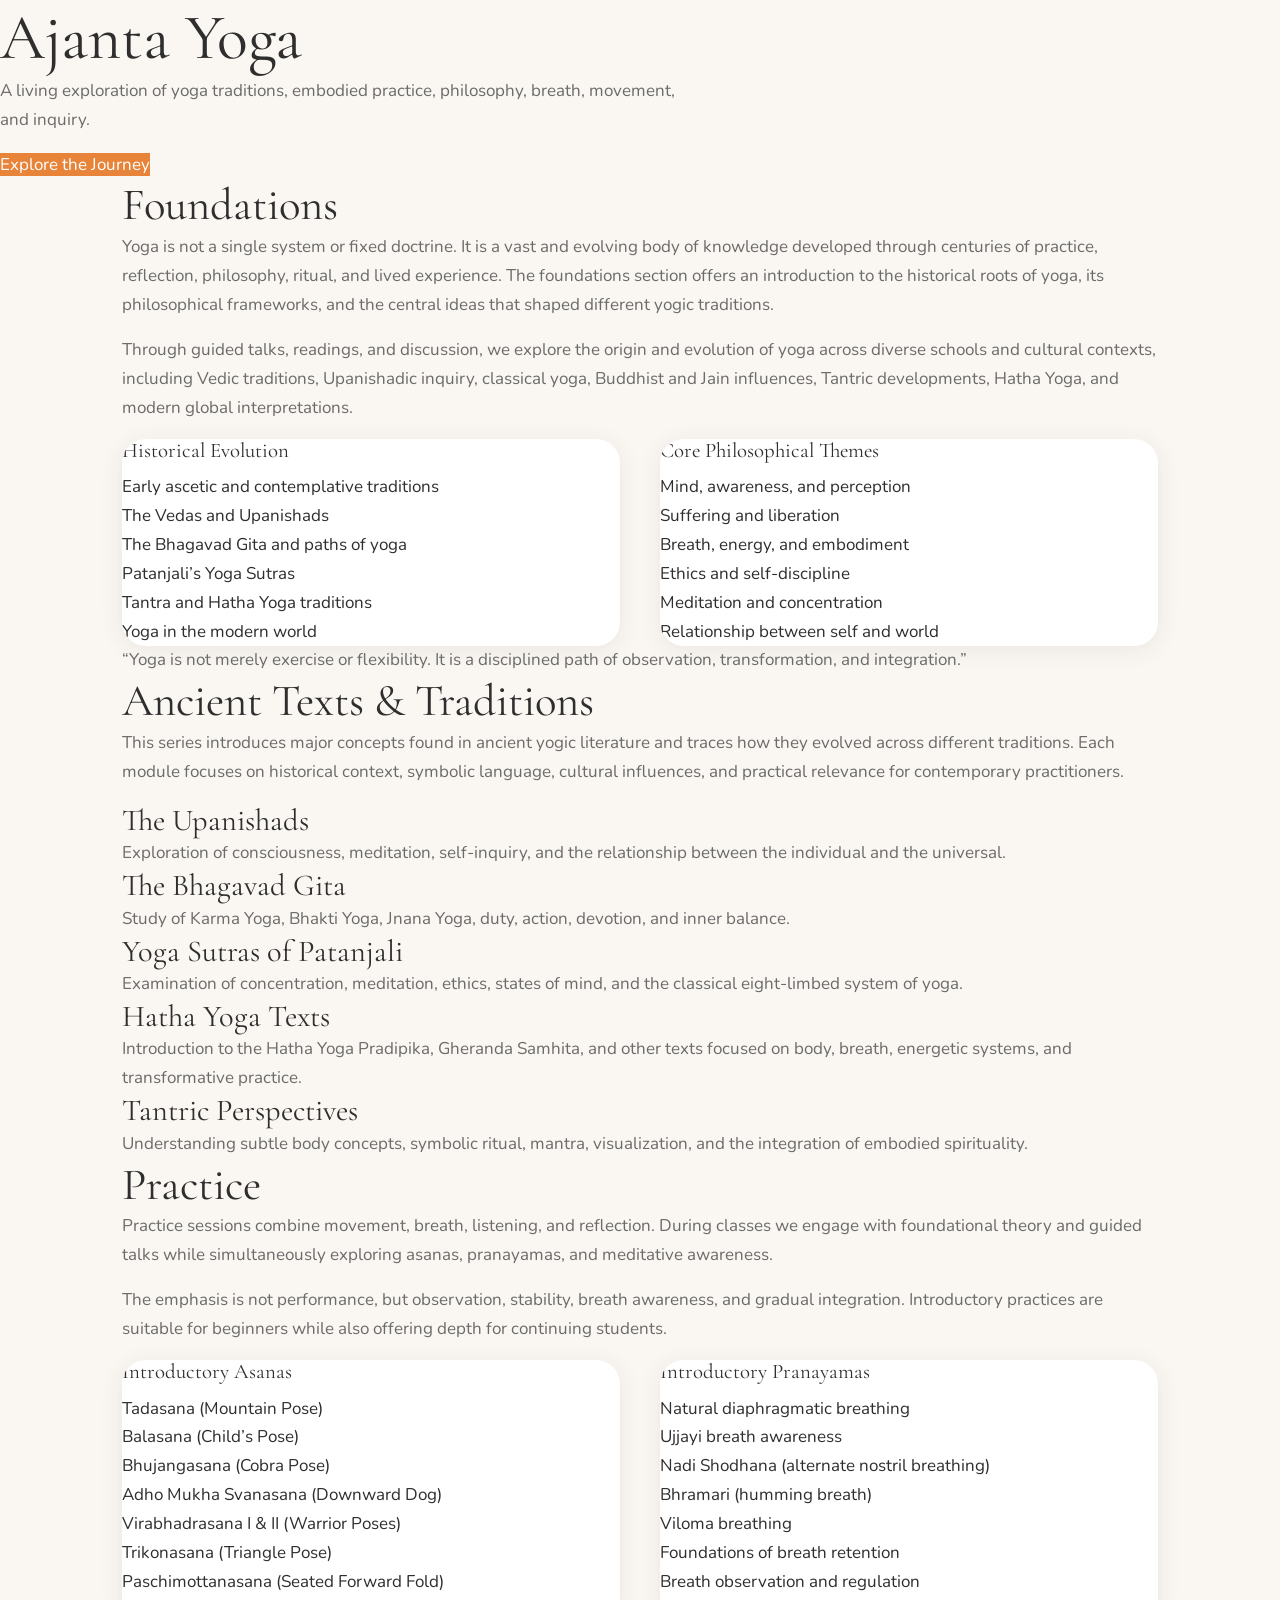
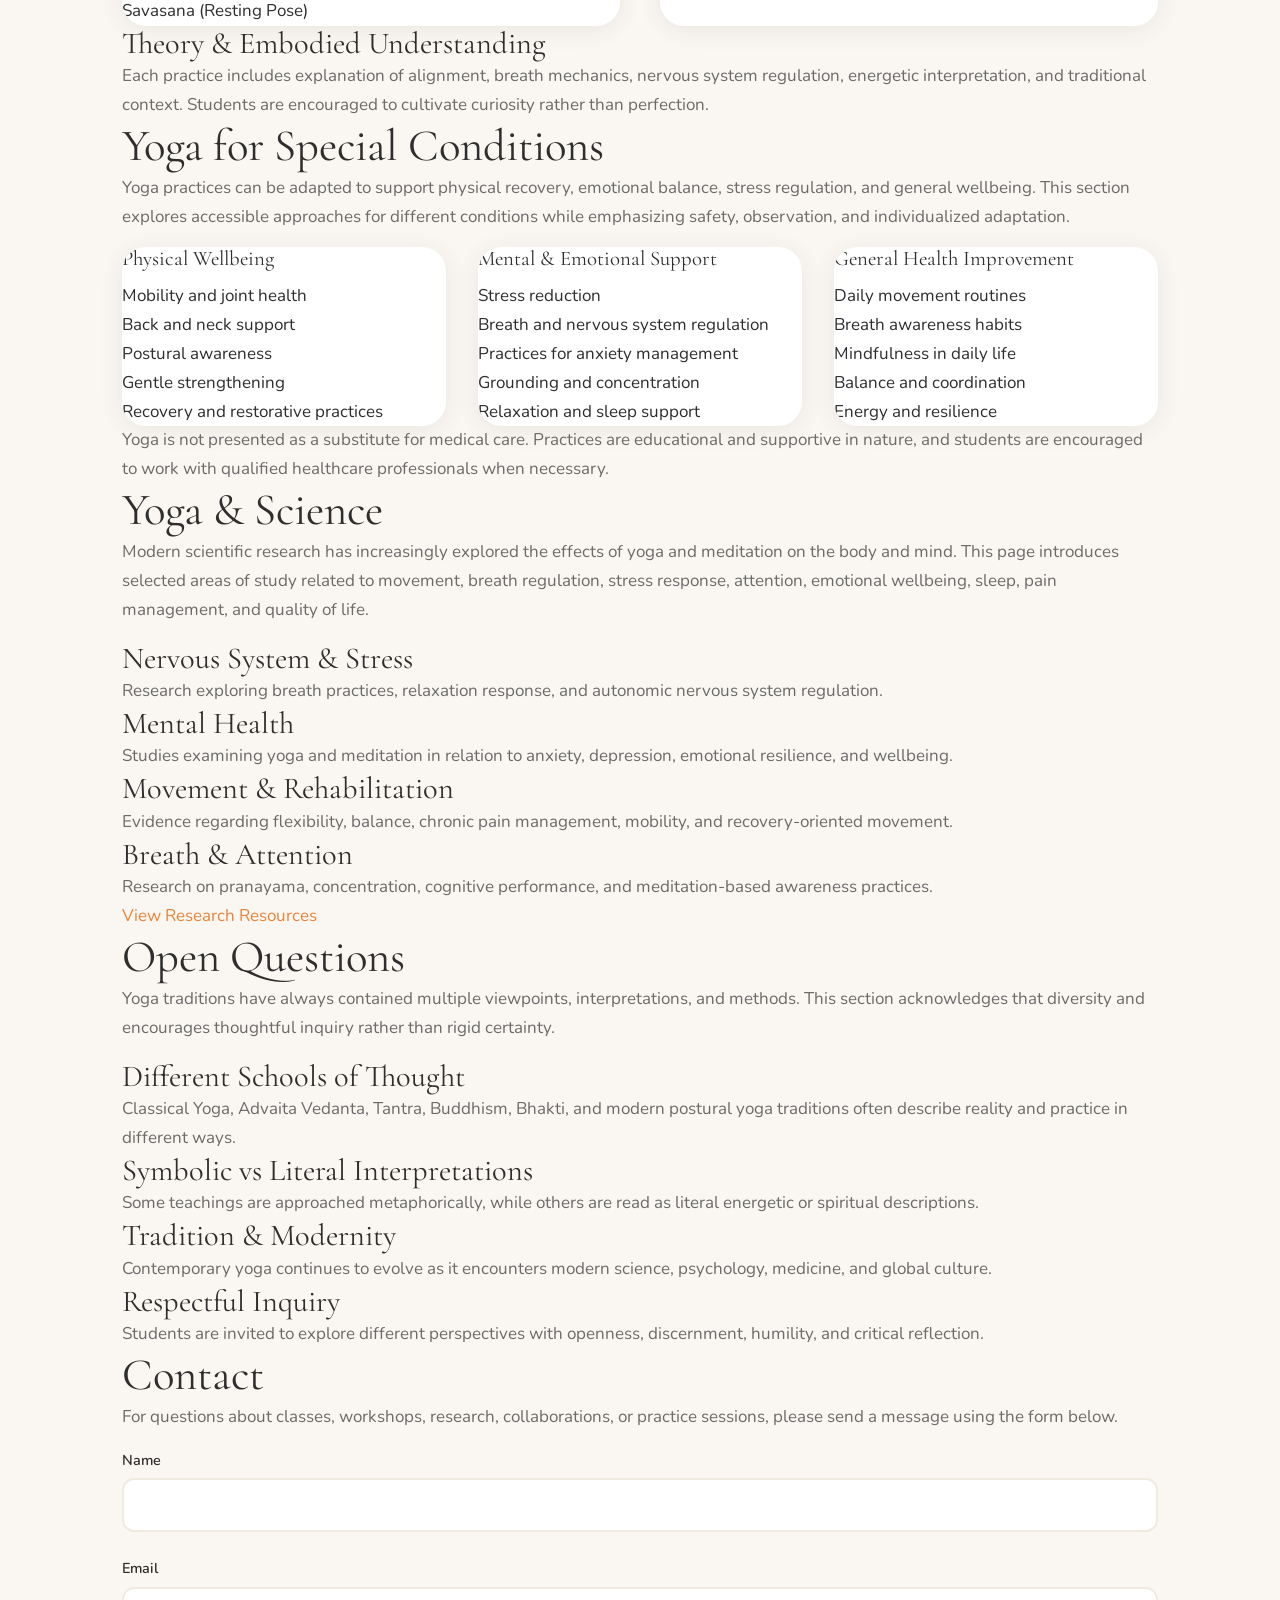
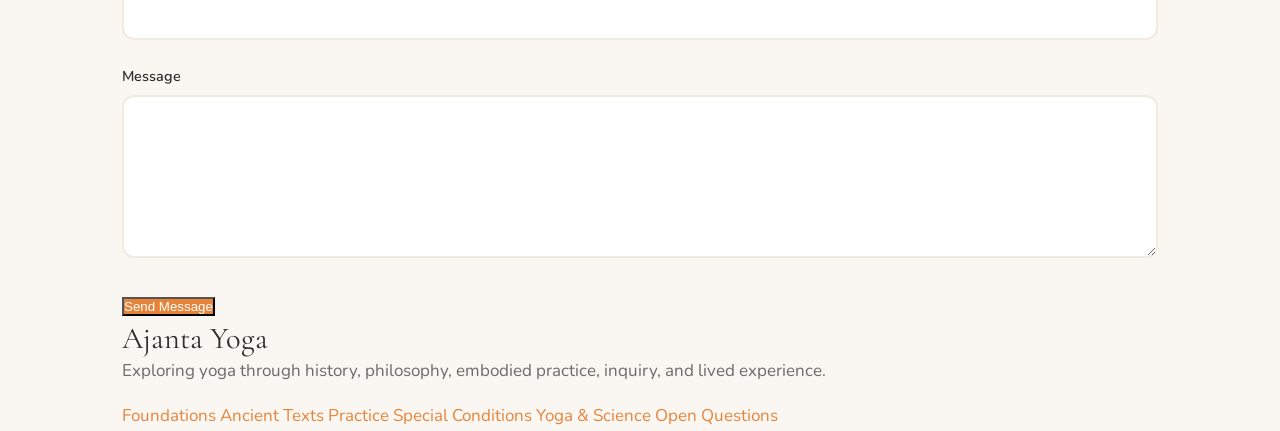
==== commit 47904195: "Update index.html" ====
--- a/index.html
+++ b/index.html
@@ -1,6 +1,3 @@
-# Ajanta Yoga — Rewritten Website Content (HTML)
-
-```html
 <!DOCTYPE html>
 <html lang="en">
 <head>
